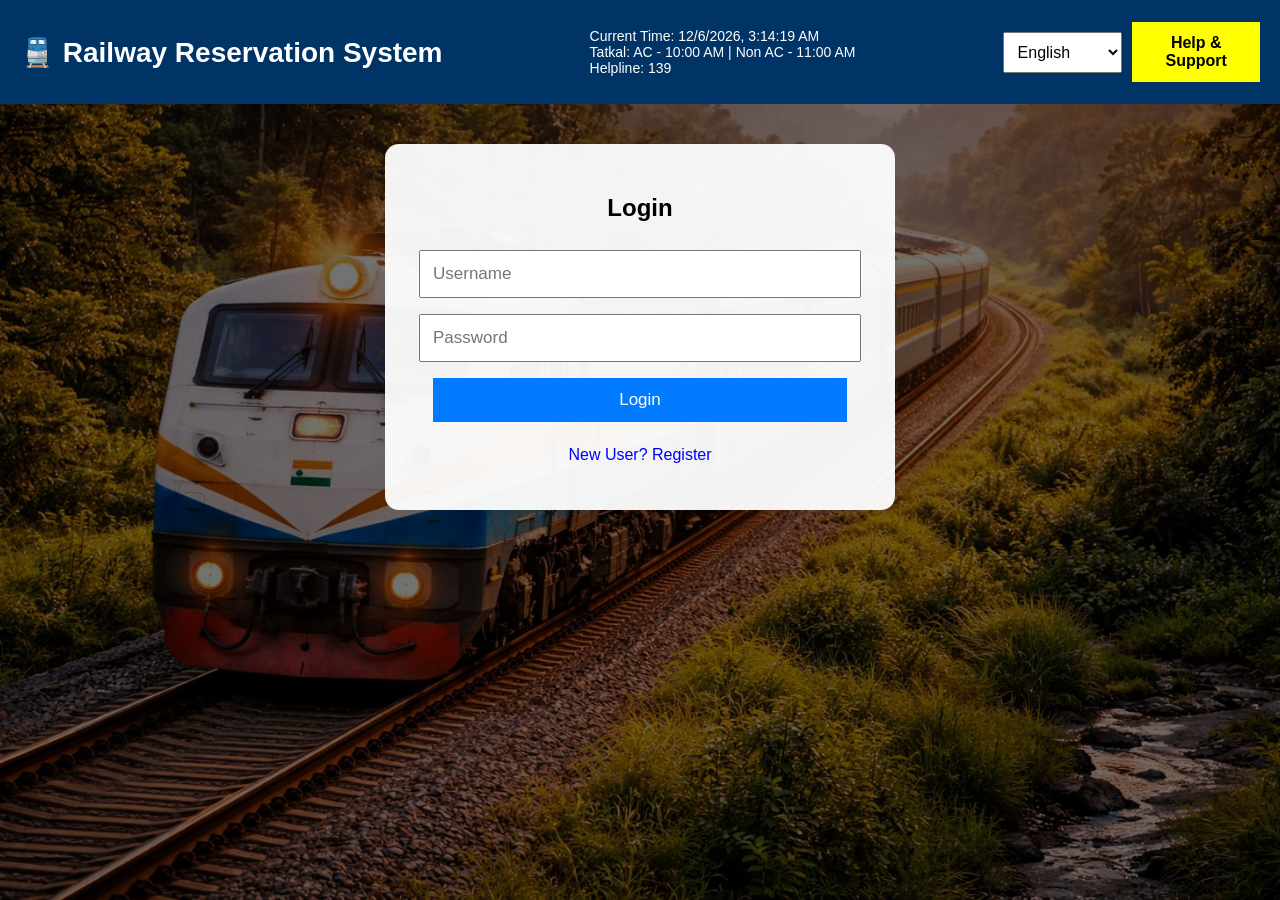
==== templates/index.html @ a696be08 "First version" ====
<!DOCTYPE html>
<html lang="en">

<head>
<meta charset="UTF-8">
<title>Railway Reservation System</title>

<style>

body{
    margin:0;
    font-family:Arial,sans-serif;
    background:
    linear-gradient(rgba(0,0,0,0.55),rgba(0,0,0,0.55)),
    url("/static/train1.jpg");
    background-size:cover;
    background-position:center;
    background-attachment:fixed;
}

header{
    background:#003366;
    color:white;
    padding:14px 20px;
}

.header-top{
    display:flex;
    justify-content:space-between;
    align-items:center;
    flex-wrap:wrap;
}

.header-left h1{
    margin:0;
    font-size:28px;
}

.header-info{
    font-size:14px;
}

.header-actions{
    display:flex;
    gap:10px;
    align-items:center;
}

.lang-select{
    padding:10px;
    font-size:16px;
}

.help-btn{
    background:yellow;
    color:black;
    border:none;
    padding:12px 18px;
    font-size:16px;
    font-weight:bold;
    cursor:pointer;
}

.container{
    background:rgba(255,255,255,0.95);
    width:450px;
    margin:40px auto;
    padding:30px;
    border-radius:14px;
    text-align:center;
}

.hidden{
    display:none;
}

input,select,textarea,button{
    width:92%;
    padding:12px;
    margin:8px 0;
    font-size:17px;
}

button{
    background:#007bff;
    color:white;
    border:none;
    cursor:pointer;
}

button:hover{
    background:#0056b3;
}

.backBtn{
    background:gray;
}

.cancelBtn{
    background:red;
}

table{
    width:100%;
    border-collapse:collapse;
    margin-top:10px;
}

th,td{
    border:1px solid black;
    padding:8px;
}

.link{
    color:blue;
    cursor:pointer;
}

#fareBox{
    font-size:20px;
    font-weight:bold;
    margin-top:10px;
    color:green;
}

</style>
</head>

<body>

<header>

<div class="header-top">

<div class="header-left">
<h1 id="mainTitle">🚆 Railway Reservation System</h1>
</div>

<div class="header-info">
<div id="time"></div>
<div>
Tatkal: AC - 10:00 AM | Non AC - 11:00 AM
</div>
<div>
Helpline: 139
</div>
</div>

<div class="header-actions">

<select class="lang-select" onchange="changeLanguage(this.value)">
<option value="en">English</option>
<option value="hi">हिंदी</option>
</select>

<button class="help-btn" onclick="openHelp()">
Help & Support
</button>

</div>

</div>

</header>

<!-- LOGIN -->

<div class="container" id="loginPage">

<h2 id="loginTitle">Login</h2>

<input type="text" id="loginUser" placeholder="Username">

<input type="password" id="loginPass" placeholder="Password">

<button onclick="login()" id="loginBtn">
Login
</button>

<p class="link" onclick="showRegister()">
New User? Register
</p>

</div>

<!-- REGISTER -->

<div class="container hidden" id="registerPage">

<h2>Register</h2>

<input type="text" id="regUser" placeholder="Username">

<input type="password" id="regPass" placeholder="Password">

<button onclick="registerUser()">
Register
</button>

<button class="backBtn" onclick="showLogin()">
Back
</button>

</div>

<!-- DASHBOARD -->

<div class="container hidden" id="dashboard">

<h2>Dashboard</h2>

<button onclick="showBooking()">
Book Ticket
</button>

<button onclick="showTickets()">
View Tickets
</button>

<button onclick="showPNR()">
Check PNR Status
</button>

<button onclick="showComplaint()">
Complaint Desk
</button>

<button onclick="logout()">
Logout
</button>

</div>

<!-- BOOKING -->

<div class="container hidden" id="bookingPage">

<h2>Book Ticket</h2>

<input type="text" id="train" placeholder="Train Name">

<input type="text" id="source" placeholder="Source">

<input type="text" id="destination" placeholder="Destination">

<select id="classType" onchange="calculateFare()">

<option value="">Select Class</option>

<option value="General">
General - ₹100
</option>

<option value="Sleeper">
Sleeper - ₹150
</option>

<option value="AC 3 Tier">
AC 3 Tier - ₹200
</option>

<option value="AC 2 Tier">
AC 2 Tier - ₹250
</option>

<option value="AC 1 Tier">
AC 1 Tier - ₹300
</option>

</select>

<input type="number"
id="people"
placeholder="Number of People"
min="1"
value="1"
oninput="calculateFare()">

<div id="fareBox">
Total Fare: ₹0
</div>

<button onclick="bookTicket()">
Book Ticket
</button>

<button class="backBtn" onclick="showDashboard()">
Back
</button>

</div>

<!-- TICKETS -->

<div class="container hidden" id="ticketPage">

<h2>My Tickets</h2>

<table>

<tr>
<th>PNR</th>
<th>Train</th>
<th>Fare</th>
<th>Status</th>
<th>Action</th>
</tr>

<tbody id="ticketData"></tbody>

</table>

<button class="backBtn" onclick="showDashboard()">
Back
</button>

</div>

<!-- PNR -->

<div class="container hidden" id="pnrPage">

<h2>PNR Status</h2>

<input type="text" id="pnrInput" placeholder="Enter PNR">

<button onclick="checkPNR()">
Check
</button>

<p id="pnrResult"></p>

<button class="backBtn" onclick="showDashboard()">
Back
</button>

</div>

<!-- COMPLAINT -->

<div class="container hidden" id="complaintPage">

<h2>Complaint Desk</h2>

<input type="text" id="issue" placeholder="Issue">

<textarea id="description"
placeholder="Describe your issue"></textarea>

<button onclick="submitComplaint()">
Submit
</button>

<p id="complaintMsg"></p>

<button class="backBtn" onclick="showDashboard()">
Back
</button>

</div>

<!-- HELP -->

<div class="container hidden" id="helpPage">

<h2>Help & Support</h2>

<textarea id="helpText"
placeholder="Enter your query"></textarea>

<button onclick="submitHelp()">
Submit
</button>

<p id="helpMsg"></p>

<button class="backBtn" onclick="goBack()">
Back
</button>

</div>

<script>

let currentUser=""
let previousPage="loginPage"

function el(id){
    return document.getElementById(id)
}

function hideAll(){
    document.querySelectorAll(".container").forEach(c=>{
        c.classList.add("hidden")
    })
}

function showPage(id){
    hideAll()
    el(id).classList.remove("hidden")
}

function showLogin(){
    showPage("loginPage")
}

function showRegister(){
    showPage("registerPage")
}

function showDashboard(){
    showPage("dashboard")
}

function showBooking(){
    showPage("bookingPage")
}

function showTickets(){
    showPage("ticketPage")
    loadTickets()
}

function showPNR(){
    showPage("pnrPage")
}

function showComplaint(){
    showPage("complaintPage")
}

function openHelp(){

    if(!el("dashboard").classList.contains("hidden")){
        previousPage="dashboard"
    }

    else if(!el("bookingPage").classList.contains("hidden")){
        previousPage="bookingPage"
    }

    else if(!el("ticketPage").classList.contains("hidden")){
        previousPage="ticketPage"
    }

    else{
        previousPage="loginPage"
    }

    showPage("helpPage")
}

function goBack(){
    showPage(previousPage)
}

/* REGISTER */

async function registerUser(){

    let res=await fetch("/register",{

        method:"POST",

        headers:{
            "Content-Type":"application/json"
        },

        body:JSON.stringify({
            username:el("regUser").value,
            password:el("regPass").value
        })

    })

    let data=await res.json()

    alert(data.message)

    if(data.success){
        showLogin()
    }
}

/* LOGIN */

async function login(){

    let res=await fetch("/login",{

        method:"POST",

        headers:{
            "Content-Type":"application/json"
        },

        body:JSON.stringify({
            username:el("loginUser").value,
            password:el("loginPass").value
        })

    })

    let data=await res.json()

    if(data.success){

        currentUser=el("loginUser").value

        showDashboard()

    }else{

        alert(data.message)
    }
}

/* FARE */

function calculateFare(){

    let type=el("classType").value

    let people=parseInt(el("people").value) || 1

    let fare=0

    if(type==="General"){
        fare=100
    }

    else if(type==="Sleeper"){
        fare=150
    }

    else if(type==="AC 3 Tier"){
        fare=200
    }

    else if(type==="AC 2 Tier"){
        fare=250
    }

    else if(type==="AC 1 Tier"){
        fare=300
    }

    let total=fare*people

    el("fareBox").innerHTML=
    "Total Fare: ₹"+total

    return total
}

/* BOOK */

async function bookTicket(){

    let totalFare=calculateFare()

    let res=await fetch("/book",{

        method:"POST",

        headers:{
            "Content-Type":"application/json"
        },

        body:JSON.stringify({

            username:currentUser,

            train:el("train").value,

            source:el("source").value,

            destination:el("destination").value,

            classType:el("classType").value,

            people:el("people").value,

            fare:totalFare

        })

    })

    let data=await res.json()

    alert(
        "Ticket Booked Successfully\n\nPNR: "
        +data.pnr+
        "\nFare: ₹"+
        totalFare
    )

    showDashboard()
}

/* VIEW TICKETS */

async function loadTickets(){

    let res=await fetch("/tickets/"+currentUser)

    let data=await res.json()

    let html=""

    data.forEach(t=>{

        html += `

        <tr>

        <td>${t.pnr}</td>

        <td>${t.train}</td>

        <td>₹${t.fare || 0}</td>

        <td>${t.status}</td>

        <td>

        <button class="cancelBtn"
        onclick="cancelTicket('${t.pnr}')">

        Cancel

        </button>

        </td>

        </tr>
        `
    })

    el("ticketData").innerHTML=html
}

/* CANCEL */

async function cancelTicket(pnr){

    await fetch("/cancel/"+pnr,{
        method:"POST"
    })

    alert("Ticket Cancelled")

    loadTickets()
}

/* PNR */

async function checkPNR(){

    let pnr=el("pnrInput").value

    let res=await fetch("/pnr/"+pnr)

    let data=await res.json()

    if(data.message){

        el("pnrResult").innerHTML=data.message

    }else{

        el("pnrResult").innerHTML=`

        Train: ${data.train}<br>

        From: ${data.source}<br>

        To: ${data.destination}<br>

        Class: ${data.classType}<br>

        People: ${data.people || 1}<br>

        Fare: ₹${data.fare || 0}<br>

        Status: ${data.status}

        `
    }
}

/* COMPLAINT */

async function submitComplaint(){

    let res=await fetch("/support",{

        method:"POST",

        headers:{
            "Content-Type":"application/json"
        },

        body:JSON.stringify({

            username:currentUser,

            message:
            el("issue").value+
            " - "+
            el("description").value

        })

    })

    let data=await res.json()

    el("complaintMsg").innerHTML=data.message
}

/* HELP */

function submitHelp(){

    el("helpMsg").innerHTML=
    "Query Submitted Successfully"
}

/* TIME */

setInterval(()=>{

    el("time").innerHTML=
    "Current Time: "+
    new Date().toLocaleString()

},1000)

/* LANGUAGE */

function changeLanguage(lang){

    if(lang==="es"){

        el("mainTitle").innerHTML=
        "🚆 Sistema Ferroviario"

        el("loginTitle").innerHTML=
        "Iniciar Sesión"

        el("loginBtn").innerHTML=
        "Entrar"
    }

    else{

        location.reload()
    }
}

/* LOGOUT */

function logout(){

    currentUser=""

    showLogin()
}

</script>

</body>
</html>
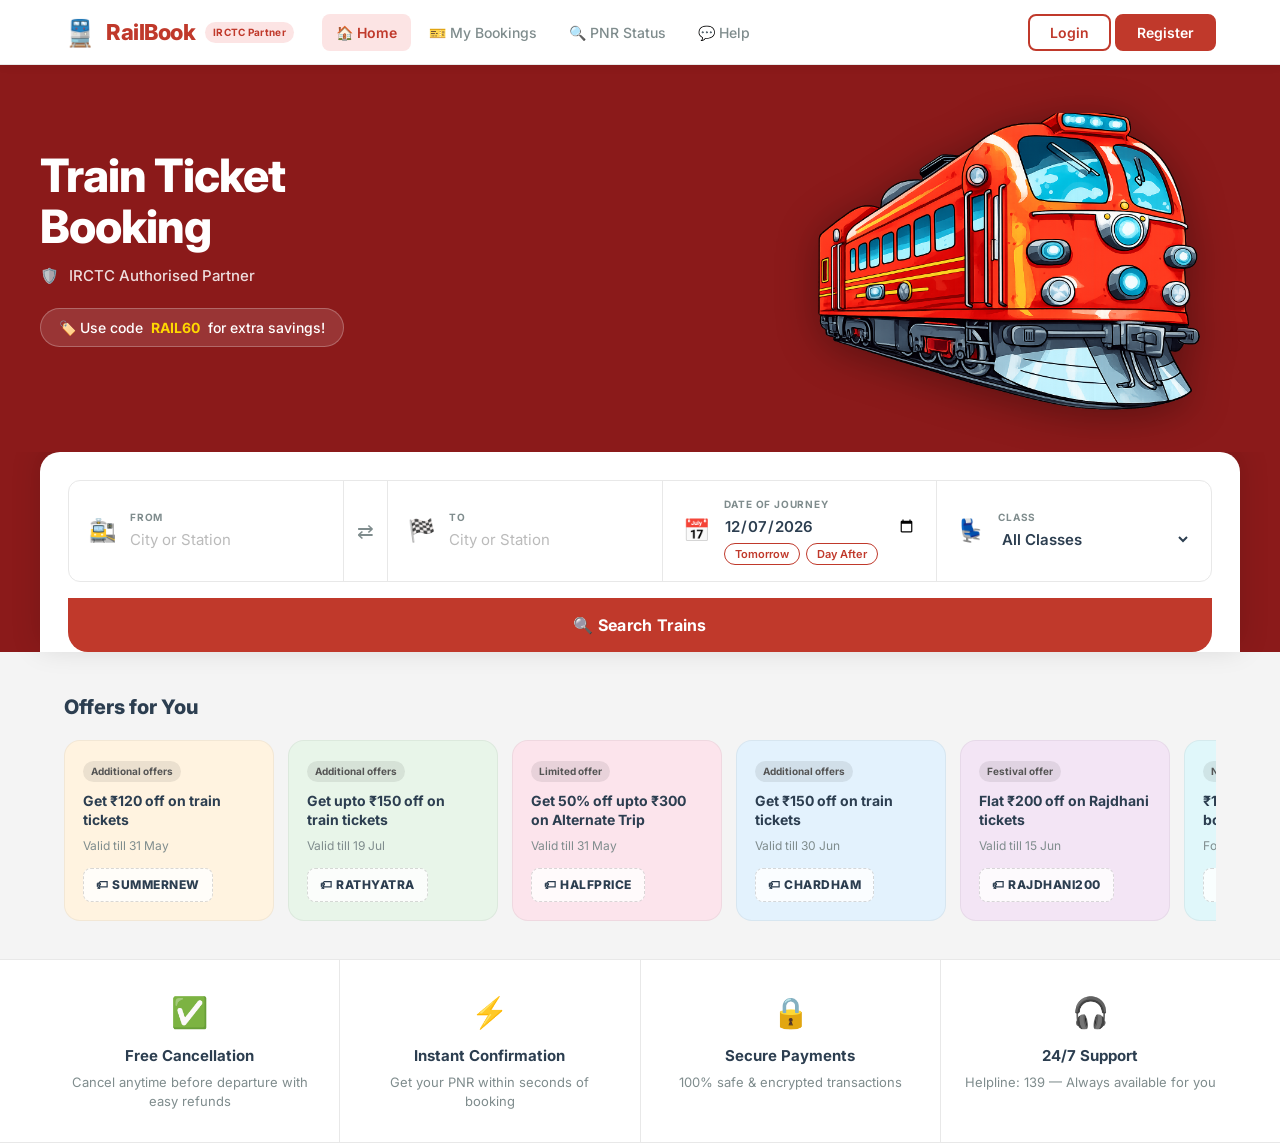
==== commit 3fe0040c: "ref: new design" ====
--- a/templates/index.html
+++ b/templates/index.html
@@ -1,775 +1,485 @@
-<!DOCTYPE html>
-<html lang="en">
-
-<head>
-<meta charset="UTF-8">
-<title>Railway Reservation System</title>
-
-<style>
-
-body{
-    margin:0;
-    font-family:Arial,sans-serif;
-    background:
-    linear-gradient(rgba(0,0,0,0.55),rgba(0,0,0,0.55)),
-    url("/static/train1.jpg");
-    background-size:cover;
-    background-position:center;
-    background-attachment:fixed;
-}
-
-header{
-    background:#003366;
-    color:white;
-    padding:14px 20px;
-}
-
-.header-top{
-    display:flex;
-    justify-content:space-between;
-    align-items:center;
-    flex-wrap:wrap;
-}
-
-.header-left h1{
-    margin:0;
-    font-size:28px;
-}
-
-.header-info{
-    font-size:14px;
-}
-
-.header-actions{
-    display:flex;
-    gap:10px;
-    align-items:center;
-}
-
-.lang-select{
-    padding:10px;
-    font-size:16px;
-}
-
-.help-btn{
-    background:yellow;
-    color:black;
-    border:none;
-    padding:12px 18px;
-    font-size:16px;
-    font-weight:bold;
-    cursor:pointer;
-}
-
-.container{
-    background:rgba(255,255,255,0.95);
-    width:450px;
-    margin:40px auto;
-    padding:30px;
-    border-radius:14px;
-    text-align:center;
-}
-
-.hidden{
-    display:none;
-}
-
-input,select,textarea,button{
-    width:92%;
-    padding:12px;
-    margin:8px 0;
-    font-size:17px;
-}
-
-button{
-    background:#007bff;
-    color:white;
-    border:none;
-    cursor:pointer;
-}
-
-button:hover{
-    background:#0056b3;
-}
-
-.backBtn{
-    background:gray;
-}
-
-.cancelBtn{
-    background:red;
-}
-
-table{
-    width:100%;
-    border-collapse:collapse;
-    margin-top:10px;
-}
-
-th,td{
-    border:1px solid black;
-    padding:8px;
-}
-
-.link{
-    color:blue;
-    cursor:pointer;
-}
-
-#fareBox{
-    font-size:20px;
-    font-weight:bold;
-    margin-top:10px;
-    color:green;
-}
-
-</style>
-</head>
-
-<body>
-
-<header>
-
-<div class="header-top">
-
-<div class="header-left">
-<h1 id="mainTitle">🚆 Railway Reservation System</h1>
-</div>
-
-<div class="header-info">
-<div id="time"></div>
-<div>
-Tatkal: AC - 10:00 AM | Non AC - 11:00 AM
-</div>
-<div>
-Helpline: 139
-</div>
-</div>
-
-<div class="header-actions">
-
-<select class="lang-select" onchange="changeLanguage(this.value)">
-<option value="en">English</option>
-<option value="hi">हिंदी</option>
-</select>
-
-<button class="help-btn" onclick="openHelp()">
-Help & Support
-</button>
-
-</div>
-
-</div>
-
-</header>
-
-<!-- LOGIN -->
-
-<div class="container" id="loginPage">
-
-<h2 id="loginTitle">Login</h2>
-
-<input type="text" id="loginUser" placeholder="Username">
-
-<input type="password" id="loginPass" placeholder="Password">
-
-<button onclick="login()" id="loginBtn">
-Login
-</button>
-
-<p class="link" onclick="showRegister()">
-New User? Register
-</p>
-
-</div>
-
-<!-- REGISTER -->
-
-<div class="container hidden" id="registerPage">
-
-<h2>Register</h2>
-
-<input type="text" id="regUser" placeholder="Username">
-
-<input type="password" id="regPass" placeholder="Password">
-
-<button onclick="registerUser()">
-Register
-</button>
-
-<button class="backBtn" onclick="showLogin()">
-Back
-</button>
-
-</div>
-
-<!-- DASHBOARD -->
-
-<div class="container hidden" id="dashboard">
-
-<h2>Dashboard</h2>
-
-<button onclick="showBooking()">
-Book Ticket
-</button>
-
-<button onclick="showTickets()">
-View Tickets
-</button>
-
-<button onclick="showPNR()">
-Check PNR Status
-</button>
-
-<button onclick="showComplaint()">
-Complaint Desk
-</button>
-
-<button onclick="logout()">
-Logout
-</button>
-
-</div>
-
-<!-- BOOKING -->
-
-<div class="container hidden" id="bookingPage">
-
-<h2>Book Ticket</h2>
-
-<input type="text" id="train" placeholder="Train Name">
-
-<input type="text" id="source" placeholder="Source">
-
-<input type="text" id="destination" placeholder="Destination">
-
-<select id="classType" onchange="calculateFare()">
-
-<option value="">Select Class</option>
-
-<option value="General">
-General - ₹100
-</option>
-
-<option value="Sleeper">
-Sleeper - ₹150
-</option>
-
-<option value="AC 3 Tier">
-AC 3 Tier - ₹200
-</option>
-
-<option value="AC 2 Tier">
-AC 2 Tier - ₹250
-</option>
-
-<option value="AC 1 Tier">
-AC 1 Tier - ₹300
-</option>
-
-</select>
-
-<input type="number"
-id="people"
-placeholder="Number of People"
-min="1"
-value="1"
-oninput="calculateFare()">
-
-<div id="fareBox">
-Total Fare: ₹0
-</div>
-
-<button onclick="bookTicket()">
-Book Ticket
-</button>
-
-<button class="backBtn" onclick="showDashboard()">
-Back
-</button>
-
-</div>
-
-<!-- TICKETS -->
-
-<div class="container hidden" id="ticketPage">
-
-<h2>My Tickets</h2>
-
-<table>
-
-<tr>
-<th>PNR</th>
-<th>Train</th>
-<th>Fare</th>
-<th>Status</th>
-<th>Action</th>
-</tr>
-
-<tbody id="ticketData"></tbody>
-
-</table>
-
-<button class="backBtn" onclick="showDashboard()">
-Back
-</button>
-
-</div>
-
-<!-- PNR -->
-
-<div class="container hidden" id="pnrPage">
-
-<h2>PNR Status</h2>
-
-<input type="text" id="pnrInput" placeholder="Enter PNR">
-
-<button onclick="checkPNR()">
-Check
-</button>
-
-<p id="pnrResult"></p>
-
-<button class="backBtn" onclick="showDashboard()">
-Back
-</button>
-
-</div>
-
-<!-- COMPLAINT -->
-
-<div class="container hidden" id="complaintPage">
-
-<h2>Complaint Desk</h2>
-
-<input type="text" id="issue" placeholder="Issue">
-
-<textarea id="description"
-placeholder="Describe your issue"></textarea>
-
-<button onclick="submitComplaint()">
-Submit
-</button>
-
-<p id="complaintMsg"></p>
-
-<button class="backBtn" onclick="showDashboard()">
-Back
-</button>
-
-</div>
-
-<!-- HELP -->
-
-<div class="container hidden" id="helpPage">
-
-<h2>Help & Support</h2>
-
-<textarea id="helpText"
-placeholder="Enter your query"></textarea>
-
-<button onclick="submitHelp()">
-Submit
-</button>
-
-<p id="helpMsg"></p>
-
-<button class="backBtn" onclick="goBack()">
-Back
-</button>
-
-</div>
-
-<script>
-
-let currentUser=""
-let previousPage="loginPage"
-
-function el(id){
-    return document.getElementById(id)
-}
-
-function hideAll(){
-    document.querySelectorAll(".container").forEach(c=>{
-        c.classList.add("hidden")
-    })
-}
-
-function showPage(id){
-    hideAll()
-    el(id).classList.remove("hidden")
-}
-
-function showLogin(){
-    showPage("loginPage")
-}
-
-function showRegister(){
-    showPage("registerPage")
-}
-
-function showDashboard(){
-    showPage("dashboard")
-}
-
-function showBooking(){
-    showPage("bookingPage")
-}
-
-function showTickets(){
-    showPage("ticketPage")
-    loadTickets()
-}
-
-function showPNR(){
-    showPage("pnrPage")
-}
-
-function showComplaint(){
-    showPage("complaintPage")
-}
-
-function openHelp(){
-
-    if(!el("dashboard").classList.contains("hidden")){
-        previousPage="dashboard"
-    }
-
-    else if(!el("bookingPage").classList.contains("hidden")){
-        previousPage="bookingPage"
-    }
-
-    else if(!el("ticketPage").classList.contains("hidden")){
-        previousPage="ticketPage"
-    }
-
-    else{
-        previousPage="loginPage"
-    }
-
-    showPage("helpPage")
-}
-
-function goBack(){
-    showPage(previousPage)
-}
-
-/* REGISTER */
-
-async function registerUser(){
-
-    let res=await fetch("/register",{
-
-        method:"POST",
-
-        headers:{
-            "Content-Type":"application/json"
-        },
-
-        body:JSON.stringify({
-            username:el("regUser").value,
-            password:el("regPass").value
-        })
-
-    })
-
-    let data=await res.json()
-
-    alert(data.message)
-
-    if(data.success){
-        showLogin()
-    }
-}
-
-/* LOGIN */
-
-async function login(){
-
-    let res=await fetch("/login",{
-
-        method:"POST",
-
-        headers:{
-            "Content-Type":"application/json"
-        },
-
-        body:JSON.stringify({
-            username:el("loginUser").value,
-            password:el("loginPass").value
-        })
-
-    })
-
-    let data=await res.json()
-
-    if(data.success){
-
-        currentUser=el("loginUser").value
-
-        showDashboard()
-
-    }else{
-
-        alert(data.message)
-    }
-}
-
-/* FARE */
-
-function calculateFare(){
-
-    let type=el("classType").value
-
-    let people=parseInt(el("people").value) || 1
-
-    let fare=0
-
-    if(type==="General"){
-        fare=100
-    }
-
-    else if(type==="Sleeper"){
-        fare=150
-    }
-
-    else if(type==="AC 3 Tier"){
-        fare=200
-    }
-
-    else if(type==="AC 2 Tier"){
-        fare=250
-    }
-
-    else if(type==="AC 1 Tier"){
-        fare=300
-    }
-
-    let total=fare*people
-
-    el("fareBox").innerHTML=
-    "Total Fare: ₹"+total
-
-    return total
-}
-
-/* BOOK */
-
-async function bookTicket(){
-
-    let totalFare=calculateFare()
-
-    let res=await fetch("/book",{
-
-        method:"POST",
-
-        headers:{
-            "Content-Type":"application/json"
-        },
-
-        body:JSON.stringify({
-
-            username:currentUser,
-
-            train:el("train").value,
-
-            source:el("source").value,
-
-            destination:el("destination").value,
-
-            classType:el("classType").value,
-
-            people:el("people").value,
-
-            fare:totalFare
-
-        })
-
-    })
-
-    let data=await res.json()
-
-    alert(
-        "Ticket Booked Successfully\n\nPNR: "
-        +data.pnr+
-        "\nFare: ₹"+
-        totalFare
-    )
-
-    showDashboard()
-}
-
-/* VIEW TICKETS */
-
-async function loadTickets(){
-
-    let res=await fetch("/tickets/"+currentUser)
-
-    let data=await res.json()
-
-    let html=""
-
-    data.forEach(t=>{
-
-        html += `
-
-        <tr>
-
-        <td>${t.pnr}</td>
-
-        <td>${t.train}</td>
-
-        <td>₹${t.fare || 0}</td>
-
-        <td>${t.status}</td>
-
-        <td>
-
-        <button class="cancelBtn"
-        onclick="cancelTicket('${t.pnr}')">
-
-        Cancel
-
-        </button>
-
-        </td>
-
-        </tr>
-        `
-    })
-
-    el("ticketData").innerHTML=html
-}
-
-/* CANCEL */
-
-async function cancelTicket(pnr){
-
-    await fetch("/cancel/"+pnr,{
-        method:"POST"
-    })
-
-    alert("Ticket Cancelled")
-
-    loadTickets()
-}
-
-/* PNR */
-
-async function checkPNR(){
-
-    let pnr=el("pnrInput").value
-
-    let res=await fetch("/pnr/"+pnr)
-
-    let data=await res.json()
-
-    if(data.message){
-
-        el("pnrResult").innerHTML=data.message
-
-    }else{
-
-        el("pnrResult").innerHTML=`
-
-        Train: ${data.train}<br>
-
-        From: ${data.source}<br>
-
-        To: ${data.destination}<br>
-
-        Class: ${data.classType}<br>
-
-        People: ${data.people || 1}<br>
-
-        Fare: ₹${data.fare || 0}<br>
-
-        Status: ${data.status}
-
-        `
-    }
-}
-
-/* COMPLAINT */
-
-async function submitComplaint(){
-
-    let res=await fetch("/support",{
-
-        method:"POST",
-
-        headers:{
-            "Content-Type":"application/json"
-        },
-
-        body:JSON.stringify({
-
-            username:currentUser,
-
-            message:
-            el("issue").value+
-            " - "+
-            el("description").value
-
-        })
-
-    })
-
-    let data=await res.json()
-
-    el("complaintMsg").innerHTML=data.message
-}
-
-/* HELP */
-
-function submitHelp(){
-
-    el("helpMsg").innerHTML=
-    "Query Submitted Successfully"
-}
-
-/* TIME */
-
-setInterval(()=>{
-
-    el("time").innerHTML=
-    "Current Time: "+
-    new Date().toLocaleString()
-
-},1000)
-
-/* LANGUAGE */
-
-function changeLanguage(lang){
-
-    if(lang==="es"){
-
-        el("mainTitle").innerHTML=
-        "🚆 Sistema Ferroviario"
-
-        el("loginTitle").innerHTML=
-        "Iniciar Sesión"
-
-        el("loginBtn").innerHTML=
-        "Entrar"
-    }
-
-    else{
-
-        location.reload()
-    }
-}
-
-/* LOGOUT */
-
-function logout(){
-
-    currentUser=""
-
-    showLogin()
-}
-
-</script>
-
-</body>
+<!DOCTYPE html>
+<html lang="en">
+
+<head>
+  <meta charset="UTF-8">
+  <meta name="viewport" content="width=device-width, initial-scale=1.0">
+  <title>RailBook — Train Ticket Booking | IRCTC Authorised Partner</title>
+  <meta name="description"
+    content="Book train tickets online instantly. Search trains, check PNR status, manage your bookings. IRCTC authorised partner — secure and fast.">
+  <link rel="preconnect" href="https://fonts.googleapis.com">
+  <link rel="preconnect" href="https://fonts.gstatic.com" crossorigin>
+  <link href="https://fonts.googleapis.com/css2?family=Inter:wght@400;500;600;700;800;900&display=swap"
+    rel="stylesheet">
+  <link rel="stylesheet" href="/static/style.css">
+</head>
+
+<body>
+
+  <!-- TOAST CONTAINER -->
+  <div id="toastContainer" class="toast-container"></div>
+
+  <!-- ===== NAVBAR ===== -->
+  <nav class="navbar">
+    <div class="nav-inner">
+      <div class="nav-brand" onclick="showHome()" id="brandLogo">
+        <span class="brand-icon">🚆</span>
+        <span class="brand-name">RailBook</span>
+        <span class="brand-badge">IRCTC Partner</span>
+      </div>
+
+      <div class="nav-links">
+        <a class="nav-link active" id="navHome" onclick="showHome()">🏠 Home</a>
+        <a class="nav-link" id="navTickets" onclick="showMyTickets()">🎫 My Bookings</a>
+        <a class="nav-link" id="navPNR" onclick="showPNRPage()">🔍 PNR Status</a>
+        <a class="nav-link" id="navSupport" onclick="showSupportPage()">💬 Help</a>
+      </div>
+
+      <div class="nav-auth">
+        <div id="navAuthBtns">
+          <button class="btn-nav-login" id="btnLogin" onclick="openLoginModal()">Login</button>
+          <button class="btn-nav-register" id="btnRegister" onclick="openRegisterModal()">Register</button>
+        </div>
+        <div class="user-menu hidden" id="userMenu">
+          <span class="user-greet" id="userGreet">Hi, User</span>
+          <button class="btn-logout" onclick="logout()">Logout</button>
+        </div>
+      </div>
+    </div>
+  </nav>
+
+
+  <!-- ======================================================
+     HOME PAGE
+====================================================== -->
+  <div id="homePage" class="page">
+
+    <!-- HERO SECTION -->
+    <div class="hero">
+      <div class="hero-inner">
+        <div class="hero-text">
+          <h1>Train Ticket<br>Booking</h1>
+          <div class="hero-badge">
+            <span>🛡️</span>
+            <span>IRCTC Authorised Partner</span>
+          </div>
+          <div class="promo-pill">
+            🏷️ Use code <strong>RAIL60</strong> for extra savings!
+          </div>
+        </div>
+        <div class="hero-train">
+          <img src="/static/train.png" alt="Indian Train" id="heroTrainImg" onerror="this.style.display='none'">
+        </div>
+      </div>
+    </div>
+
+    <!-- SEARCH CARD -->
+    <div class="search-card-wrap">
+      <div class="search-card">
+        <div class="search-fields">
+
+          <!-- FROM -->
+          <div class="search-field" id="sfFrom">
+            <span class="sf-icon">🚉</span>
+            <div class="sf-body">
+              <label>From</label>
+              <div class="station-picker">
+                <input type="text" id="searchFrom" placeholder="City or Station" autocomplete="off"
+                  onfocus="openStationDropdown('from')" oninput="filterStations('from')"
+                  onkeydown="stationKeyNav(event,'from')">
+                <div class="station-dropdown" id="fromDropdown"></div>
+              </div>
+            </div>
+          </div>
+
+          <!-- SWAP -->
+          <button class="swap-btn" onclick="swapStations()" title="Swap stations">⇄</button>
+
+          <!-- TO -->
+          <div class="search-field" id="sfTo">
+            <span class="sf-icon">🏁</span>
+            <div class="sf-body">
+              <label>To</label>
+              <div class="station-picker">
+                <input type="text" id="searchTo" placeholder="City or Station" autocomplete="off"
+                  onfocus="openStationDropdown('to')" oninput="filterStations('to')"
+                  onkeydown="stationKeyNav(event,'to')">
+                <div class="station-dropdown" id="toDropdown"></div>
+              </div>
+            </div>
+          </div>
+
+          <!-- DATE -->
+          <div class="search-field">
+            <span class="sf-icon">📅</span>
+            <div class="sf-body">
+              <label for="searchDate">Date of Journey</label>
+              <input type="date" id="searchDate">
+              <div class="quick-dates">
+                <button class="quick-btn" onclick="setQuickDate(1)">Tomorrow</button>
+                <button class="quick-btn" onclick="setQuickDate(2)">Day After</button>
+              </div>
+            </div>
+          </div>
+
+          <!-- CLASS -->
+          <div class="search-field">
+            <span class="sf-icon">💺</span>
+            <div class="sf-body">
+              <label for="searchClass">Class</label>
+              <select id="searchClass">
+                <option value="all">All Classes</option>
+                <option value="SL">Sleeper (SL)</option>
+                <option value="3A">AC 3 Tier (3A)</option>
+                <option value="2A">AC 2 Tier (2A)</option>
+                <option value="1A">AC 1 Tier (1A)</option>
+                <option value="CC">Chair Car (CC)</option>
+                <option value="EC">Executive Chair (EC)</option>
+              </select>
+            </div>
+          </div>
+
+        </div><!-- end search-fields -->
+
+        <button class="btn-search-trains" id="btnSearchTrains" onclick="searchTrains()">
+          🔍 Search Trains
+        </button>
+
+
+      </div>
+    </div>
+
+    <!-- OFFERS SECTION -->
+    <section class="offers-section">
+      <h2 class="section-title">Offers for You</h2>
+      <div class="offers-scroll">
+        <div class="offer-card" style="--clr:#fff3e0">
+          <span class="offer-tag">Additional offers</span>
+          <p>Get ₹120 off on train tickets</p>
+          <small>Valid till 31 May</small>
+          <div class="offer-code">🏷 SUMMERNEW</div>
+        </div>
+        <div class="offer-card" style="--clr:#e8f5e9">
+          <span class="offer-tag">Additional offers</span>
+          <p>Get upto ₹150 off on train tickets</p>
+          <small>Valid till 19 Jul</small>
+          <div class="offer-code">🏷 RATHYATRA</div>
+        </div>
+        <div class="offer-card" style="--clr:#fce4ec">
+          <span class="offer-tag">Limited offer</span>
+          <p>Get 50% off upto ₹300 on Alternate Trip</p>
+          <small>Valid till 31 May</small>
+          <div class="offer-code">🏷 HALFPRICE</div>
+        </div>
+        <div class="offer-card" style="--clr:#e3f2fd">
+          <span class="offer-tag">Additional offers</span>
+          <p>Get ₹150 off on train tickets</p>
+          <small>Valid till 30 Jun</small>
+          <div class="offer-code">🏷 CHARDHAM</div>
+        </div>
+        <div class="offer-card" style="--clr:#f3e5f5">
+          <span class="offer-tag">Festival offer</span>
+          <p>Flat ₹200 off on Rajdhani tickets</p>
+          <small>Valid till 15 Jun</small>
+          <div class="offer-code">🏷 RAJDHANI200</div>
+        </div>
+        <div class="offer-card" style="--clr:#e0f7fa">
+          <span class="offer-tag">New user offer</span>
+          <p>₹100 off on your first booking</p>
+          <small>For new users only</small>
+          <div class="offer-code">🏷 FIRST100</div>
+        </div>
+      </div>
+    </section>
+
+    <!-- FEATURES / WHY US -->
+    <section class="features-section">
+      <div class="features-inner">
+        <div class="feature-card">
+          <div class="feature-icon">✅</div>
+          <h3>Free Cancellation</h3>
+          <p>Cancel anytime before departure with easy refunds</p>
+        </div>
+        <div class="feature-card">
+          <div class="feature-icon">⚡</div>
+          <h3>Instant Confirmation</h3>
+          <p>Get your PNR within seconds of booking</p>
+        </div>
+        <div class="feature-card">
+          <div class="feature-icon">🔒</div>
+          <h3>Secure Payments</h3>
+          <p>100% safe &amp; encrypted transactions</p>
+        </div>
+        <div class="feature-card">
+          <div class="feature-icon">🎧</div>
+          <h3>24/7 Support</h3>
+          <p>Helpline: 139 — Always available for you</p>
+        </div>
+      </div>
+    </section>
+
+  </div><!-- end homePage -->
+
+
+  <!-- ======================================================
+     SEARCH RESULTS PAGE
+====================================================== -->
+  <div id="searchPage" class="page hidden">
+    <div class="page-container">
+
+      <div class="results-header">
+        <div class="route-summary">
+          <span id="resultFrom">—</span>
+          <span class="route-arrow">→</span>
+          <span id="resultTo">—</span>
+          <span class="route-date" id="resultDate"></span>
+        </div>
+        <button class="btn-modify" onclick="showHome()">✏️ Modify Search</button>
+      </div>
+
+      <div id="trainResults" class="train-list"></div>
+
+    </div>
+  </div>
+
+
+  <!-- ======================================================
+     BOOKING PAGE
+====================================================== -->
+  <div id="bookingPage" class="page hidden">
+    <div class="page-container">
+      <h2 class="page-title">Complete Your Booking</h2>
+
+      <div class="booking-layout">
+
+        <!-- LEFT: Form -->
+        <div class="booking-form-wrap">
+
+          <!-- Train Info Banner -->
+          <div class="booking-train-banner" id="bookingTrainBanner"></div>
+
+          <!-- Passenger Details -->
+          <div class="form-section">
+            <h3>👤 Passenger Details</h3>
+
+            <div class="form-group">
+              <label>Full Name</label>
+              <input type="text" id="passengerName" placeholder="As on govt ID">
+            </div>
+
+            <div class="form-row">
+              <div class="form-group">
+                <label>Age</label>
+                <input type="number" id="passengerAge" placeholder="Age" min="1" max="120">
+              </div>
+              <div class="form-group">
+                <label>Gender</label>
+                <select id="passengerGender">
+                  <option value="Male">Male</option>
+                  <option value="Female">Female</option>
+                  <option value="Other">Other</option>
+                </select>
+              </div>
+            </div>
+          </div>
+
+          <!-- Journey Details -->
+          <div class="form-section">
+            <h3>🚉 Journey Details</h3>
+
+            <div class="form-group">
+              <label>Travel Class</label>
+              <div class="class-selector" id="classSelector"></div>
+            </div>
+
+            <div class="form-group">
+              <label>Number of Passengers</label>
+              <div class="count-control">
+                <button class="count-btn" onclick="changeCount(-1)">−</button>
+                <span class="count-num" id="passengerCount">1</span>
+                <button class="count-btn" onclick="changeCount(1)">+</button>
+              </div>
+            </div>
+
+            <div class="form-group">
+              <label>Date of Journey</label>
+              <input type="date" id="bookingDate" readonly>
+            </div>
+          </div>
+
+          <button class="btn-book-confirm" onclick="confirmBooking()">
+            🎫 Confirm &amp; Book
+          </button>
+          <button class="btn-back-link" onclick="showSearchPage()">← Back to Results</button>
+
+        </div><!-- end booking-form-wrap -->
+
+        <!-- RIGHT: Fare Summary -->
+        <div class="fare-summary">
+          <h3>💰 Fare Summary</h3>
+          <div class="fare-row">
+            <span>Base Fare</span>
+            <span id="fareSummaryBase">₹0</span>
+          </div>
+          <div class="fare-row">
+            <span>Passengers</span>
+            <span id="fareSummaryPax">× 1</span>
+          </div>
+          <div class="fare-row">
+            <span>Reservation Charge</span>
+            <span>₹40</span>
+          </div>
+          <div class="fare-row total">
+            <span>Total</span>
+            <span id="fareSummaryTotal">₹40</span>
+          </div>
+          <div class="fare-note">
+            ✅ Free cancellation up to 48 hrs before departure
+          </div>
+        </div>
+
+      </div><!-- end booking-layout -->
+    </div>
+  </div>
+
+
+  <!-- ======================================================
+     MY TICKETS PAGE
+====================================================== -->
+  <div id="myTicketsPage" class="page hidden">
+    <div class="page-container">
+      <h2 class="page-title">🎫 My Bookings</h2>
+      <div id="ticketsList" class="tickets-list"></div>
+    </div>
+  </div>
+
+
+  <!-- ======================================================
+     PNR STATUS PAGE
+====================================================== -->
+  <div id="pnrPage" class="page hidden">
+    <div class="page-container narrow">
+      <h2 class="page-title">🔍 PNR Status</h2>
+      <div class="pnr-card">
+        <div class="form-group">
+          <label>Enter PNR Number</label>
+          <input type="text" id="pnrInput" placeholder="e.g. PNR123456" maxlength="12">
+        </div>
+        <button class="btn-primary" onclick="checkPNR()">🔍 Check Status</button>
+        <div id="pnrResult" class="pnr-result hidden"></div>
+      </div>
+    </div>
+  </div>
+
+
+  <!-- ======================================================
+     SUPPORT PAGE
+====================================================== -->
+  <div id="supportPage" class="page hidden">
+    <div class="page-container narrow">
+      <h2 class="page-title">💬 Help &amp; Support</h2>
+      <div class="support-card">
+        <div class="form-group">
+          <label>Issue Type</label>
+          <select id="issueType">
+            <option>Booking Issue</option>
+            <option>Cancellation Issue</option>
+            <option>Refund Issue</option>
+            <option>PNR Not Found</option>
+            <option>Technical Issue</option>
+            <option>Other</option>
+          </select>
+        </div>
+        <div class="form-group">
+          <label>Describe Your Issue</label>
+          <textarea id="issueDesc" rows="5" placeholder="Tell us what happened and we'll help you..."></textarea>
+        </div>
+        <button class="btn-primary" onclick="submitSupport()">📨 Submit Request</button>
+
+        <div class="helpline-box">
+          <span class="helpline-icon">📞</span>
+          <div>
+            <strong>Railway Helpline</strong>
+            <p>Call 139 — Available 24 hours, 7 days a week</p>
+          </div>
+        </div>
+      </div>
+    </div>
+  </div>
+
+
+  <!-- ======================================================
+     MODALS
+====================================================== -->
+
+  <!-- LOGIN MODAL -->
+  <div id="loginModal" class="modal-overlay hidden" onclick="closeModalOnOverlay(event,'loginModal')">
+    <div class="modal-box">
+      <button class="modal-close" onclick="closeModal('loginModal')">✕</button>
+      <div class="modal-logo">🚆 RailBook</div>
+      <h2>Welcome Back!</h2>
+      <p class="modal-sub">Login to book tickets and manage your trips</p>
+
+      <div class="form-group">
+        <label>Username</label>
+        <input type="text" id="loginUser" placeholder="Enter your username">
+      </div>
+      <div class="form-group">
+        <label>Password</label>
+        <input type="password" id="loginPass" placeholder="Enter your password">
+      </div>
+
+      <button class="btn-primary" onclick="login()">🔓 Login</button>
+      <p class="modal-switch">New user? <a onclick="switchToRegister()">Create Account →</a></p>
+    </div>
+  </div>
+
+  <!-- REGISTER MODAL -->
+  <div id="registerModal" class="modal-overlay hidden" onclick="closeModalOnOverlay(event,'registerModal')">
+    <div class="modal-box">
+      <button class="modal-close" onclick="closeModal('registerModal')">✕</button>
+      <div class="modal-logo">🚆 RailBook</div>
+      <h2>Create Account</h2>
+      <p class="modal-sub">Join millions of happy travellers</p>
+
+      <div class="form-group">
+        <label>Username</label>
+        <input type="text" id="regUser" placeholder="Choose a username">
+      </div>
+      <div class="form-group">
+        <label>Password</label>
+        <input type="password" id="regPass" placeholder="Create a strong password">
+      </div>
+
+      <button class="btn-primary" onclick="registerUser()">🚀 Create Account</button>
+      <p class="modal-switch">Already have an account? <a onclick="switchToLogin()">Login →</a></p>
+    </div>
+  </div>
+
+  <!-- BOOKING CONFIRMATION MODAL -->
+  <div id="confirmModal" class="modal-overlay hidden">
+    <div class="modal-box confirm-box">
+      <div class="confirm-anim">🎉</div>
+      <h2>Booking Confirmed!</h2>
+      <p>Your ticket has been successfully booked</p>
+
+      <div class="confirm-pnr-box">
+        <label>Your PNR Number</label>
+        <div class="pnr-val" id="confirmPNRVal">—</div>
+      </div>
+
+      <div class="confirm-details" id="confirmDetails"></div>
+
+      <button class="btn-primary" onclick="closeModal('confirmModal'); showMyTickets()">
+        📋 View My Bookings
+      </button>
+      <button class="btn-secondary" onclick="closeModal('confirmModal'); showHome()">
+        🏠 Back to Home
+      </button>
+    </div>
+  </div>
+
+  <script src="/static/script.js"></script>
+</body>
+
 </html>
--- a/static/style.css
+++ b/static/style.css
@@ -0,0 +1,1342 @@
+/* ===== RESET & BASE ===== */
+*, *::before, *::after { box-sizing: border-box; margin: 0; padding: 0; }
+
+:root {
+  --red: #c0392b;
+  --red-dark: #8e1c12;
+  --red-light: #fce4e4;
+  --text: #2c3e50;
+  --text-muted: #7f8c8d;
+  --border: #e8e8e8;
+  --bg: #f4f4f4;
+  --white: #ffffff;
+  --shadow-sm: 0 2px 8px rgba(0,0,0,0.07);
+  --shadow-md: 0 4px 16px rgba(0,0,0,0.10);
+  --shadow-lg: 0 8px 32px rgba(0,0,0,0.13);
+  --radius: 12px;
+  --radius-lg: 18px;
+  --green: #27ae60;
+  --yellow: #f39c12;
+  --hero-bg: #8B1A1A;
+}
+
+body {
+  font-family: 'Inter', 'Segoe UI', sans-serif;
+  background: var(--bg);
+  color: var(--text);
+  font-size: 15px;
+  line-height: 1.5;
+}
+
+/* ===== NAVBAR ===== */
+.navbar {
+  background: var(--white);
+  border-bottom: 1px solid var(--border);
+  position: sticky;
+  top: 0;
+  z-index: 200;
+  box-shadow: var(--shadow-sm);
+}
+
+.nav-inner {
+  max-width: 1200px;
+  margin: 0 auto;
+  padding: 0 24px;
+  height: 64px;
+  display: flex;
+  align-items: center;
+  gap: 8px;
+}
+
+.nav-brand {
+  display: flex;
+  align-items: center;
+  gap: 10px;
+  text-decoration: none;
+  cursor: pointer;
+  flex-shrink: 0;
+}
+
+.brand-icon { font-size: 26px; }
+
+.brand-name {
+  font-size: 22px;
+  font-weight: 800;
+  color: var(--red);
+  letter-spacing: -0.5px;
+}
+
+.brand-badge {
+  font-size: 10px;
+  background: var(--red-light);
+  color: var(--red);
+  padding: 3px 8px;
+  border-radius: 20px;
+  font-weight: 700;
+  letter-spacing: 0.3px;
+}
+
+.nav-links {
+  display: flex;
+  gap: 4px;
+  flex: 1;
+  margin-left: 20px;
+}
+
+.nav-link {
+  padding: 8px 14px;
+  cursor: pointer;
+  border-radius: 8px;
+  font-size: 14px;
+  font-weight: 500;
+  color: var(--text-muted);
+  text-decoration: none;
+  transition: all 0.15s ease;
+  white-space: nowrap;
+}
+
+.nav-link:hover { color: var(--red); background: var(--red-light); }
+.nav-link.active { color: var(--red); background: var(--red-light); font-weight: 600; }
+
+.nav-auth {
+  display: flex;
+  align-items: center;
+  gap: 10px;
+  margin-left: auto;
+  flex-shrink: 0;
+}
+
+.btn-nav-login {
+  padding: 8px 20px;
+  border: 2px solid var(--red);
+  background: none;
+  color: var(--red);
+  border-radius: 8px;
+  font-weight: 600;
+  cursor: pointer;
+  font-size: 14px;
+  transition: all 0.15s;
+  font-family: inherit;
+}
+.btn-nav-login:hover { background: var(--red); color: #fff; }
+
+.btn-nav-register {
+  padding: 8px 20px;
+  background: var(--red);
+  color: #fff;
+  border: 2px solid var(--red);
+  border-radius: 8px;
+  font-weight: 600;
+  cursor: pointer;
+  font-size: 14px;
+  transition: all 0.15s;
+  font-family: inherit;
+}
+.btn-nav-register:hover { background: var(--red-dark); border-color: var(--red-dark); }
+
+.user-menu { display: flex; align-items: center; gap: 12px; }
+.user-greet {
+  font-size: 14px;
+  font-weight: 600;
+  color: var(--text);
+}
+.btn-logout {
+  padding: 7px 16px;
+  background: none;
+  border: 1.5px solid var(--border);
+  border-radius: 8px;
+  cursor: pointer;
+  font-size: 13px;
+  font-weight: 500;
+  color: var(--text-muted);
+  transition: all 0.15s;
+  font-family: inherit;
+}
+.btn-logout:hover { border-color: var(--red); color: var(--red); }
+
+/* ===== PAGE SYSTEM ===== */
+.page { display: block; }
+.page.hidden { display: none; }
+
+/* ===== HOME PAGE ===== */
+
+/* HERO */
+.hero {
+  background: var(--hero-bg);
+  padding: 48px 24px 0;
+  overflow: visible;
+  position: relative;
+}
+
+.hero-inner {
+  max-width: 1200px;
+  margin: 0 auto;
+  display: flex;
+  align-items: center;
+  justify-content: space-between;
+  gap: 24px;
+  padding-bottom: 32px;
+}
+
+.hero-text { padding-bottom: 36px; max-width: 520px; }
+
+.hero-text h1 {
+  font-size: 46px;
+  font-weight: 800;
+  color: #fff;
+  line-height: 1.1;
+  letter-spacing: -1px;
+}
+
+.hero-badge {
+  display: flex;
+  align-items: center;
+  gap: 10px;
+  color: rgba(255,255,255,0.85);
+  font-size: 15px;
+  font-weight: 500;
+  margin-top: 14px;
+}
+
+.promo-pill {
+  display: inline-flex;
+  align-items: center;
+  gap: 8px;
+  margin-top: 20px;
+  background: rgba(255,255,255,0.12);
+  color: #fff;
+  padding: 8px 18px;
+  border-radius: 30px;
+  font-size: 14px;
+  font-weight: 500;
+  border: 1px solid rgba(255,255,255,0.25);
+}
+
+.promo-pill strong { color: #FFD700; }
+
+.hero-train {
+  width: 460px;
+  flex-shrink: 0;
+  position: relative;
+  z-index: 2;
+}
+
+.hero-train img {
+  width: 100%;
+  height: auto;
+  display: block;
+  /* multiply blends white canvas areas into the dark red bg */
+  mix-blend-mode: multiply;
+  filter: drop-shadow(0 6px 20px rgba(0,0,0,0.35));
+}
+
+/* SEARCH CARD */
+.search-card-wrap {
+  background: var(--hero-bg);
+  padding: 0 24px;
+}
+
+.search-card {
+  background: var(--white);
+  max-width: 1200px;
+  margin: 0 auto;
+  border-radius: 20px 20px 0 0;
+  padding: 28px 28px 0;
+  box-shadow: 0 -6px 30px rgba(0,0,0,0.15);
+}
+
+.search-fields {
+  display: flex;
+  align-items: stretch;
+  border: 1.5px solid var(--border);
+  border-radius: 12px;
+  /* No overflow:hidden — allows custom station dropdown to render outside */
+  margin-bottom: 16px;
+  background: var(--white);
+  position: relative;
+}
+
+/* Round outer corners on first/last child to match container radius */
+.search-field:first-child { border-radius: 10px 0 0 10px; }
+.search-field:last-child  { border-radius: 0 10px 10px 0; }
+
+.search-field {
+  flex: 1;
+  display: flex;
+  align-items: center;
+  gap: 14px;
+  padding: 16px 20px;
+  border-right: 1px solid var(--border);
+  transition: background 0.15s;
+  min-width: 0;
+}
+
+.search-field:last-child { border-right: none; }
+.search-field:focus-within { background: #fff8f8; }
+
+.sf-icon { font-size: 22px; flex-shrink: 0; }
+
+.sf-body { flex: 1; min-width: 0; }
+
+.sf-body label {
+  display: block;
+  font-size: 10px;
+  font-weight: 700;
+  color: var(--text-muted);
+  text-transform: uppercase;
+  letter-spacing: 0.8px;
+  margin-bottom: 4px;
+}
+
+.sf-body input,
+.sf-body select {
+  width: 100%;
+  border: none;
+  outline: none;
+  font-size: 15px;
+  font-weight: 600;
+  color: var(--text);
+  background: none;
+  font-family: inherit;
+  padding: 0;
+}
+
+.sf-body input::placeholder { color: #bbb; font-weight: 400; }
+
+.quick-dates { display: flex; gap: 6px; margin-top: 5px; }
+.quick-btn {
+  padding: 3px 10px;
+  font-size: 11px;
+  font-weight: 600;
+  border-radius: 20px;
+  border: 1.5px solid var(--red);
+  color: var(--red);
+  background: none;
+  cursor: pointer;
+  transition: all 0.15s;
+  font-family: inherit;
+}
+.quick-btn:hover { background: var(--red); color: #fff; }
+
+.swap-btn {
+  flex-shrink: 0;
+  width: 44px;
+  background: none;
+  border: none;
+  border-right: 1px solid var(--border);
+  cursor: pointer;
+  font-size: 20px;
+  color: var(--text-muted);
+  display: flex;
+  align-items: center;
+  justify-content: center;
+  transition: color 0.15s;
+  padding: 0;
+}
+.swap-btn:hover { color: var(--red); }
+
+.btn-search-trains {
+  width: 100%;
+  padding: 17px;
+  background: var(--red);
+  color: #fff;
+  border: none;
+  border-radius: 0 0 20px 20px;
+  font-size: 16px;
+  font-weight: 700;
+  cursor: pointer;
+  transition: background 0.15s;
+  letter-spacing: 0.3px;
+  font-family: inherit;
+  display: flex;
+  align-items: center;
+  justify-content: center;
+  gap: 8px;
+}
+.btn-search-trains:hover { background: var(--red-dark); }
+
+/* OFFERS */
+.offers-section {
+  max-width: 1200px;
+  margin: 0 auto;
+  padding: 40px 24px 32px;
+}
+
+.section-title {
+  font-size: 20px;
+  font-weight: 800;
+  margin-bottom: 18px;
+  color: var(--text);
+}
+
+.offers-scroll {
+  display: flex;
+  gap: 14px;
+  overflow-x: auto;
+  padding-bottom: 6px;
+  scrollbar-width: thin;
+  scrollbar-color: #ddd transparent;
+}
+
+.offer-card {
+  flex-shrink: 0;
+  width: 210px;
+  background: var(--clr, #fff8e1);
+  border-radius: 16px;
+  padding: 18px;
+  border: 1px solid rgba(0,0,0,0.05);
+  cursor: pointer;
+  transition: transform 0.15s, box-shadow 0.15s;
+}
+.offer-card:hover { transform: translateY(-3px); box-shadow: var(--shadow-md); }
+
+.offer-tag {
+  font-size: 10px;
+  background: rgba(0,0,0,0.08);
+  padding: 3px 8px;
+  border-radius: 20px;
+  font-weight: 700;
+  color: #555;
+  display: inline-block;
+}
+
+.offer-card p {
+  font-size: 14px;
+  font-weight: 700;
+  margin: 10px 0 4px;
+  line-height: 1.35;
+  color: var(--text);
+}
+
+.offer-card small { font-size: 12px; color: var(--text-muted); }
+
+.offer-code {
+  margin-top: 12px;
+  padding: 7px 12px;
+  background: rgba(255,255,255,0.8);
+  border-radius: 8px;
+  font-size: 12px;
+  font-weight: 800;
+  color: var(--text);
+  border: 1.5px dashed rgba(0,0,0,0.15);
+  display: inline-block;
+  letter-spacing: 0.5px;
+}
+
+/* FEATURES */
+.features-section {
+  background: var(--white);
+  border-top: 1px solid var(--border);
+  border-bottom: 1px solid var(--border);
+}
+
+.features-inner {
+  max-width: 1200px;
+  margin: 0 auto;
+  display: flex;
+}
+
+.feature-card {
+  flex: 1;
+  padding: 30px 24px;
+  text-align: center;
+  border-right: 1px solid var(--border);
+  transition: background 0.15s;
+}
+.feature-card:last-child { border-right: none; }
+.feature-card:hover { background: #fafafa; }
+
+.feature-icon { font-size: 30px; margin-bottom: 10px; }
+.feature-card h3 { font-size: 15px; font-weight: 700; margin-bottom: 5px; }
+.feature-card p { font-size: 13px; color: var(--text-muted); }
+
+/* ===== PAGE CONTAINER ===== */
+.page-container {
+  max-width: 1100px;
+  margin: 0 auto;
+  padding: 32px 24px;
+}
+
+.page-container.narrow { max-width: 640px; }
+
+.page-title {
+  font-size: 26px;
+  font-weight: 800;
+  margin-bottom: 24px;
+  color: var(--text);
+}
+
+/* ===== SEARCH RESULTS ===== */
+.results-header {
+  display: flex;
+  align-items: center;
+  justify-content: space-between;
+  background: var(--white);
+  padding: 16px 22px;
+  border-radius: var(--radius);
+  margin-bottom: 20px;
+  border: 1px solid var(--border);
+  box-shadow: var(--shadow-sm);
+}
+
+.route-summary {
+  display: flex;
+  align-items: center;
+  gap: 12px;
+  font-size: 18px;
+  font-weight: 800;
+}
+
+.route-arrow { color: var(--red); font-size: 20px; }
+.route-date { font-size: 13px; font-weight: 400; color: var(--text-muted); }
+
+.btn-modify {
+  padding: 8px 20px;
+  border: 2px solid var(--red);
+  color: var(--red);
+  background: none;
+  border-radius: 8px;
+  font-weight: 600;
+  cursor: pointer;
+  font-size: 14px;
+  transition: all 0.15s;
+  font-family: inherit;
+}
+.btn-modify:hover { background: var(--red); color: #fff; }
+
+.train-list { display: flex; flex-direction: column; gap: 14px; }
+
+.train-card {
+  background: var(--white);
+  border-radius: var(--radius-lg);
+  border: 1px solid var(--border);
+  box-shadow: var(--shadow-sm);
+  overflow: hidden;
+  transition: box-shadow 0.2s, transform 0.15s;
+}
+.train-card:hover { box-shadow: var(--shadow-lg); transform: translateY(-2px); }
+
+.train-card-top {
+  padding: 20px 24px 16px;
+  display: flex;
+  align-items: center;
+  justify-content: space-between;
+  gap: 24px;
+}
+
+.train-identity { flex-shrink: 0; }
+.train-name { font-size: 16px; font-weight: 700; color: var(--text); }
+.train-meta { font-size: 12px; color: var(--text-muted); margin-top: 2px; }
+.train-runs { font-size: 11px; color: var(--text-muted); margin-top: 2px; }
+
+.train-timing {
+  display: flex;
+  align-items: center;
+  gap: 20px;
+  flex: 1;
+  justify-content: center;
+}
+
+.timing-dep, .timing-arr { text-align: center; }
+
+.timing-time { font-size: 26px; font-weight: 800; color: var(--text); line-height: 1; }
+.timing-station { font-size: 12px; color: var(--text-muted); margin-top: 3px; font-weight: 500; }
+
+.timing-mid {
+  display: flex;
+  flex-direction: column;
+  align-items: center;
+  gap: 4px;
+  flex: 1;
+  max-width: 140px;
+}
+
+.timing-line {
+  width: 100%;
+  height: 2px;
+  background: var(--border);
+  border-radius: 2px;
+  position: relative;
+}
+
+.timing-line::after {
+  content: '';
+  position: absolute;
+  right: -1px;
+  top: -4px;
+  width: 0;
+  height: 0;
+  border-top: 5px solid transparent;
+  border-bottom: 5px solid transparent;
+  border-left: 8px solid var(--red);
+}
+
+.timing-dur { font-size: 12px; color: var(--text-muted); font-weight: 500; }
+
+.train-card-classes {
+  padding: 0 24px 16px;
+  display: flex;
+  gap: 8px;
+  flex-wrap: wrap;
+}
+
+.class-chip {
+  padding: 6px 14px;
+  border-radius: 8px;
+  font-size: 13px;
+  font-weight: 600;
+  border: 1.5px solid var(--border);
+  cursor: pointer;
+  transition: all 0.15s;
+  background: #fafafa;
+  display: flex;
+  flex-direction: column;
+  align-items: center;
+  gap: 2px;
+}
+
+.class-chip-name { font-size: 12px; font-weight: 700; }
+.class-chip-avl { font-size: 10px; font-weight: 500; }
+
+.class-chip.avl { border-color: var(--green); color: var(--green); background: #eafaf1; }
+.class-chip.rac { border-color: var(--yellow); color: var(--yellow); background: #fef9e7; }
+.class-chip.wl  { border-color: var(--red);   color: var(--red);   background: var(--red-light); }
+.class-chip.selected { background: var(--red); color: #fff; border-color: var(--red); }
+
+.class-chip:hover { transform: translateY(-1px); box-shadow: var(--shadow-sm); }
+
+.train-card-bottom {
+  display: flex;
+  align-items: center;
+  justify-content: space-between;
+  padding: 14px 24px;
+  border-top: 1px solid var(--border);
+  background: #fafafa;
+}
+
+.train-fare-hint { font-size: 13px; color: var(--text-muted); }
+.train-fare-hint strong { font-size: 18px; font-weight: 800; color: var(--text); }
+
+.btn-book-now {
+  padding: 10px 28px;
+  background: var(--red);
+  color: #fff;
+  border: none;
+  border-radius: 8px;
+  font-weight: 700;
+  cursor: pointer;
+  font-size: 15px;
+  transition: all 0.15s;
+  font-family: inherit;
+}
+.btn-book-now:hover { background: var(--red-dark); transform: translateY(-1px); }
+
+.no-trains {
+  text-align: center;
+  padding: 60px 20px;
+  color: var(--text-muted);
+}
+.no-trains-icon { font-size: 60px; margin-bottom: 16px; }
+.no-trains h3 { font-size: 20px; font-weight: 700; color: var(--text); margin-bottom: 8px; }
+
+/* ===== BOOKING PAGE ===== */
+.booking-layout {
+  display: flex;
+  gap: 24px;
+  align-items: flex-start;
+}
+
+.booking-form-wrap { flex: 1; min-width: 0; }
+
+.booking-train-banner {
+  background: var(--white);
+  border: 1px solid var(--border);
+  border-left: 4px solid var(--red);
+  border-radius: var(--radius);
+  padding: 16px 20px;
+  margin-bottom: 20px;
+  display: flex;
+  align-items: center;
+  justify-content: space-between;
+}
+
+.btb-name { font-size: 16px; font-weight: 700; }
+.btb-route { font-size: 13px; color: var(--text-muted); margin-top: 2px; }
+.btb-timing { text-align: right; font-size: 14px; font-weight: 700; }
+.btb-timing small { display: block; font-size: 12px; color: var(--text-muted); font-weight: 400; }
+
+.form-section {
+  background: var(--white);
+  border-radius: var(--radius);
+  padding: 24px;
+  margin-bottom: 16px;
+  border: 1px solid var(--border);
+}
+
+.form-section h3 {
+  font-size: 15px;
+  font-weight: 700;
+  margin-bottom: 18px;
+  color: var(--text);
+  padding-bottom: 12px;
+  border-bottom: 1px solid var(--border);
+}
+
+.form-group { margin-bottom: 16px; }
+
+.form-group label {
+  display: block;
+  font-size: 12px;
+  font-weight: 700;
+  color: var(--text-muted);
+  text-transform: uppercase;
+  letter-spacing: 0.5px;
+  margin-bottom: 7px;
+}
+
+.form-group input,
+.form-group select,
+.form-group textarea {
+  width: 100%;
+  padding: 12px 16px;
+  border: 1.5px solid var(--border);
+  border-radius: 8px;
+  font-size: 15px;
+  font-family: inherit;
+  color: var(--text);
+  background: var(--white);
+  transition: border-color 0.15s;
+  outline: none;
+}
+
+.form-group input:focus,
+.form-group select:focus,
+.form-group textarea:focus { border-color: var(--red); }
+
+.form-row { display: flex; gap: 16px; }
+.form-row .form-group { flex: 1; }
+
+.class-selector { display: flex; gap: 8px; flex-wrap: wrap; }
+
+.class-btn {
+  padding: 9px 18px;
+  border: 2px solid var(--border);
+  border-radius: 8px;
+  cursor: pointer;
+  font-weight: 600;
+  font-size: 14px;
+  background: none;
+  color: var(--text-muted);
+  transition: all 0.15s;
+  font-family: inherit;
+  display: flex;
+  flex-direction: column;
+  align-items: center;
+  gap: 2px;
+}
+.class-btn span { font-size: 11px; color: var(--text-muted); font-weight: 400; }
+.class-btn.selected { border-color: var(--red); color: var(--red); background: var(--red-light); }
+.class-btn.selected span { color: var(--red); }
+
+.count-control { display: flex; align-items: center; gap: 16px; }
+
+.count-btn {
+  width: 36px;
+  height: 36px;
+  border-radius: 50%;
+  border: 2px solid var(--border);
+  background: none;
+  font-size: 22px;
+  line-height: 1;
+  cursor: pointer;
+  display: flex;
+  align-items: center;
+  justify-content: center;
+  font-weight: 700;
+  color: var(--text);
+  transition: all 0.15s;
+  font-family: inherit;
+}
+.count-btn:hover { border-color: var(--red); color: var(--red); }
+.count-num { font-size: 22px; font-weight: 800; min-width: 28px; text-align: center; }
+
+.btn-book-confirm {
+  width: 100%;
+  padding: 16px;
+  background: var(--red);
+  color: #fff;
+  border: none;
+  border-radius: 10px;
+  font-size: 16px;
+  font-weight: 700;
+  cursor: pointer;
+  transition: background 0.15s;
+  margin-bottom: 10px;
+  font-family: inherit;
+}
+.btn-book-confirm:hover { background: var(--red-dark); }
+
+.btn-back-link {
+  width: 100%;
+  padding: 12px;
+  background: none;
+  border: 2px solid var(--border);
+  border-radius: 10px;
+  font-size: 14px;
+  font-weight: 600;
+  cursor: pointer;
+  color: var(--text-muted);
+  transition: all 0.15s;
+  font-family: inherit;
+}
+.btn-back-link:hover { border-color: var(--text-muted); color: var(--text); }
+
+/* FARE SUMMARY */
+.fare-summary {
+  width: 280px;
+  flex-shrink: 0;
+  background: var(--white);
+  border-radius: var(--radius);
+  padding: 24px;
+  border: 1px solid var(--border);
+  position: sticky;
+  top: 80px;
+  box-shadow: var(--shadow-sm);
+}
+
+.fare-summary h3 {
+  font-size: 15px;
+  font-weight: 700;
+  margin-bottom: 16px;
+  padding-bottom: 12px;
+  border-bottom: 1px solid var(--border);
+}
+
+.fare-row {
+  display: flex;
+  justify-content: space-between;
+  align-items: center;
+  padding: 10px 0;
+  border-bottom: 1px solid var(--border);
+  font-size: 14px;
+  color: var(--text-muted);
+}
+
+.fare-row.total {
+  font-size: 18px;
+  font-weight: 800;
+  color: var(--red);
+  border-bottom: none;
+  padding-top: 14px;
+}
+
+.fare-row.total span:first-child { color: var(--text); }
+
+.fare-note {
+  margin-top: 14px;
+  padding: 10px 12px;
+  background: #eafaf1;
+  border-radius: 8px;
+  font-size: 12px;
+  color: var(--green);
+  font-weight: 500;
+}
+
+/* ===== MY TICKETS ===== */
+.tickets-list { display: flex; flex-direction: column; gap: 14px; }
+
+.ticket-card {
+  background: var(--white);
+  border-radius: var(--radius-lg);
+  border: 1px solid var(--border);
+  overflow: hidden;
+  box-shadow: var(--shadow-sm);
+  transition: box-shadow 0.2s;
+}
+.ticket-card:hover { box-shadow: var(--shadow-md); }
+
+.ticket-header {
+  background: var(--red);
+  color: #fff;
+  padding: 16px 22px;
+  display: flex;
+  justify-content: space-between;
+  align-items: center;
+}
+
+.pnr-label { font-size: 11px; opacity: 0.75; font-weight: 600; text-transform: uppercase; letter-spacing: 0.5px; }
+.pnr-num { font-size: 22px; font-weight: 900; letter-spacing: 1.5px; margin-top: 2px; }
+
+.status-badge {
+  padding: 5px 14px;
+  border-radius: 20px;
+  font-size: 12px;
+  font-weight: 700;
+  text-transform: uppercase;
+  letter-spacing: 0.5px;
+}
+.status-badge.confirmed { background: #27ae60; color: #fff; }
+.status-badge.cancelled { background: rgba(255,255,255,0.2); color: #fff; }
+
+.ticket-body { padding: 20px 22px; }
+
+.ticket-route {
+  display: flex;
+  align-items: center;
+  gap: 16px;
+  margin-bottom: 18px;
+}
+
+.ticket-city { font-size: 26px; font-weight: 900; }
+.ticket-route-arrow { font-size: 22px; color: var(--red); }
+.ticket-train { font-size: 13px; color: var(--text-muted); margin-left: auto; font-weight: 500; }
+
+.ticket-details { display: flex; gap: 28px; flex-wrap: wrap; }
+.ticket-detail label {
+  display: block;
+  font-size: 10px;
+  font-weight: 700;
+  color: var(--text-muted);
+  text-transform: uppercase;
+  letter-spacing: 0.5px;
+  margin-bottom: 3px;
+}
+.ticket-detail span { font-size: 15px; font-weight: 700; color: var(--text); }
+
+.ticket-footer {
+  padding: 14px 22px;
+  border-top: 1px solid var(--border);
+  display: flex;
+  justify-content: flex-end;
+  background: #fafafa;
+}
+
+.btn-cancel-ticket {
+  padding: 8px 22px;
+  background: none;
+  border: 2px solid #e74c3c;
+  color: #e74c3c;
+  border-radius: 8px;
+  font-weight: 700;
+  cursor: pointer;
+  font-size: 13px;
+  transition: all 0.15s;
+  font-family: inherit;
+}
+.btn-cancel-ticket:hover { background: #e74c3c; color: #fff; }
+
+.empty-state {
+  text-align: center;
+  padding: 70px 20px;
+  color: var(--text-muted);
+}
+.empty-icon { font-size: 64px; margin-bottom: 14px; }
+.empty-state h3 { font-size: 22px; font-weight: 700; color: var(--text); margin-bottom: 8px; }
+.empty-state p { font-size: 15px; margin-bottom: 20px; }
+.btn-go-book {
+  display: inline-block;
+  padding: 12px 28px;
+  background: var(--red);
+  color: #fff;
+  border: none;
+  border-radius: 8px;
+  font-weight: 700;
+  cursor: pointer;
+  font-size: 15px;
+  font-family: inherit;
+  transition: background 0.15s;
+}
+.btn-go-book:hover { background: var(--red-dark); }
+
+/* ===== PNR PAGE ===== */
+.pnr-card {
+  background: var(--white);
+  border-radius: var(--radius-lg);
+  padding: 32px;
+  border: 1px solid var(--border);
+  box-shadow: var(--shadow-sm);
+}
+
+.pnr-result {
+  margin-top: 24px;
+  padding: 20px;
+  border-radius: 10px;
+  border: 1.5px solid var(--green);
+  background: #eafaf1;
+}
+
+.pnr-result.error { border-color: #e74c3c; background: #fdecea; }
+
+.pnr-result-row {
+  display: flex;
+  justify-content: space-between;
+  padding: 8px 0;
+  border-bottom: 1px solid rgba(0,0,0,0.06);
+  font-size: 14px;
+}
+.pnr-result-row:last-child { border-bottom: none; }
+.pnr-result-row span:first-child { color: var(--text-muted); font-weight: 500; }
+.pnr-result-row span:last-child { font-weight: 700; }
+
+/* ===== SUPPORT PAGE ===== */
+.support-card {
+  background: var(--white);
+  border-radius: var(--radius-lg);
+  padding: 32px;
+  border: 1px solid var(--border);
+  box-shadow: var(--shadow-sm);
+}
+
+.helpline-box {
+  display: flex;
+  align-items: center;
+  gap: 16px;
+  margin-top: 24px;
+  padding: 18px;
+  background: #f4f4f4;
+  border-radius: 10px;
+}
+
+.helpline-icon { font-size: 36px; }
+.helpline-box strong { font-size: 15px; font-weight: 700; display: block; }
+.helpline-box p { font-size: 13px; color: var(--text-muted); margin-top: 2px; }
+
+/* ===== MODALS ===== */
+.modal-overlay {
+  position: fixed;
+  inset: 0;
+  background: rgba(0,0,0,0.45);
+  display: flex;
+  align-items: center;
+  justify-content: center;
+  z-index: 500;
+  backdrop-filter: blur(3px);
+  -webkit-backdrop-filter: blur(3px);
+  padding: 20px;
+}
+.modal-overlay.hidden { display: none; }
+
+.modal-box {
+  background: var(--white);
+  border-radius: 20px;
+  padding: 36px;
+  width: 420px;
+  max-width: 100%;
+  position: relative;
+  box-shadow: 0 24px 64px rgba(0,0,0,0.18);
+  animation: modalIn 0.25s ease;
+}
+
+@keyframes modalIn {
+  from { transform: scale(0.92) translateY(16px); opacity: 0; }
+  to   { transform: scale(1) translateY(0); opacity: 1; }
+}
+
+.modal-close {
+  position: absolute;
+  top: 16px;
+  right: 16px;
+  background: #f4f4f4;
+  border: none;
+  width: 32px;
+  height: 32px;
+  border-radius: 8px;
+  font-size: 16px;
+  cursor: pointer;
+  display: flex;
+  align-items: center;
+  justify-content: center;
+  color: var(--text-muted);
+  transition: background 0.15s;
+}
+.modal-close:hover { background: var(--border); }
+
+.modal-logo {
+  font-size: 20px;
+  font-weight: 800;
+  color: var(--red);
+  margin-bottom: 6px;
+  display: flex;
+  align-items: center;
+  gap: 8px;
+}
+
+.modal-box h2 {
+  font-size: 24px;
+  font-weight: 800;
+  margin-bottom: 4px;
+}
+
+.modal-sub {
+  color: var(--text-muted);
+  font-size: 14px;
+  margin-bottom: 24px;
+}
+
+.btn-primary {
+  width: 100%;
+  padding: 14px;
+  background: var(--red);
+  color: #fff;
+  border: none;
+  border-radius: 10px;
+  font-size: 15px;
+  font-weight: 700;
+  cursor: pointer;
+  transition: background 0.15s;
+  font-family: inherit;
+  display: flex;
+  align-items: center;
+  justify-content: center;
+  gap: 8px;
+}
+.btn-primary:hover { background: var(--red-dark); }
+
+.modal-switch {
+  margin-top: 18px;
+  font-size: 14px;
+  text-align: center;
+  color: var(--text-muted);
+}
+.modal-switch a {
+  color: var(--red);
+  font-weight: 700;
+  cursor: pointer;
+  text-decoration: none;
+}
+.modal-switch a:hover { text-decoration: underline; }
+
+/* CONFIRMATION MODAL */
+.confirm-box { text-align: center; }
+.confirm-anim { font-size: 60px; margin-bottom: 6px; animation: bounce 0.5s ease; }
+@keyframes bounce {
+  0%,100% { transform: translateY(0); }
+  50% { transform: translateY(-10px); }
+}
+.confirm-box h2 { font-size: 26px; font-weight: 800; margin-bottom: 4px; }
+.confirm-box p { color: var(--text-muted); font-size: 14px; margin-bottom: 20px; }
+.confirm-pnr-box {
+  margin: 0 0 20px;
+  padding: 18px;
+  background: #f4f4f4;
+  border-radius: 12px;
+}
+.confirm-pnr-box label { font-size: 11px; color: var(--text-muted); font-weight: 700; text-transform: uppercase; letter-spacing: 0.5px; display: block; margin-bottom: 6px; }
+.confirm-pnr-box .pnr-val { font-size: 30px; font-weight: 900; color: var(--red); letter-spacing: 2px; }
+.confirm-details { text-align: left; margin-bottom: 20px; border: 1px solid var(--border); border-radius: 10px; overflow: hidden; }
+.confirm-row { display: flex; justify-content: space-between; padding: 10px 14px; font-size: 14px; border-bottom: 1px solid var(--border); }
+.confirm-row:last-child { border-bottom: none; }
+.confirm-row .lbl { color: var(--text-muted); }
+.confirm-row .val { font-weight: 700; }
+.btn-secondary {
+  width: 100%;
+  padding: 12px;
+  background: none;
+  border: 2px solid var(--border);
+  border-radius: 10px;
+  font-size: 14px;
+  font-weight: 600;
+  cursor: pointer;
+  color: var(--text-muted);
+  transition: all 0.15s;
+  margin-top: 8px;
+  font-family: inherit;
+}
+.btn-secondary:hover { border-color: var(--text); color: var(--text); }
+
+/* ===== TOAST ===== */
+.toast-container {
+  position: fixed;
+  bottom: 24px;
+  right: 24px;
+  display: flex;
+  flex-direction: column;
+  gap: 10px;
+  z-index: 9999;
+  pointer-events: none;
+}
+
+.toast {
+  background: #2c3e50;
+  color: #fff;
+  padding: 14px 18px;
+  border-radius: 10px;
+  font-size: 14px;
+  font-weight: 500;
+  box-shadow: 0 6px 24px rgba(0,0,0,0.18);
+  display: flex;
+  align-items: center;
+  gap: 10px;
+  min-width: 260px;
+  max-width: 360px;
+  pointer-events: auto;
+  animation: toastIn 0.3s cubic-bezier(0.34,1.56,0.64,1);
+}
+
+.toast.success { background: #27ae60; }
+.toast.error   { background: #e74c3c; }
+.toast.info    { background: #2980b9; }
+
+@keyframes toastIn {
+  from { transform: translateX(110%); opacity: 0; }
+  to   { transform: translateX(0); opacity: 1; }
+}
+
+.toast.out {
+  animation: toastOut 0.3s ease forwards;
+}
+@keyframes toastOut {
+  to { transform: translateX(110%); opacity: 0; }
+}
+
+/* ===== HIDDEN ===== */
+.hidden { display: none !important; }
+
+/* ===== DIVIDER ===== */
+.divider {
+  height: 1px;
+  background: var(--border);
+  margin: 24px 0;
+}
+
+/* ===== RESPONSIVE ===== */
+@media (max-width: 900px) {
+  .hero-train { width: 280px; }
+  .hero-text h1 { font-size: 34px; }
+  .booking-layout { flex-direction: column; }
+  .fare-summary { width: 100%; position: static; }
+}
+
+@media (max-width: 680px) {
+  .hero-train { display: none; }
+  .hero-text h1 { font-size: 28px; }
+  .search-fields { flex-direction: column; }
+  .search-field:first-child { border-radius: 10px 10px 0 0; }
+  .search-field:last-child  { border-radius: 0 0 10px 10px; }
+  .station-dropdown { width: 100%; left: 0; }
+  .search-field { border-right: none; border-bottom: 1px solid var(--border); }
+  .swap-btn { display: none; }
+  .nav-links { display: none; }
+  .features-inner { flex-direction: column; }
+  .feature-card { border-right: none; border-bottom: 1px solid var(--border); }
+  .train-card-top { flex-direction: column; align-items: flex-start; }
+  .ticket-details { gap: 16px; }
+}
+
+/* ===== STATION PICKER AUTOCOMPLETE ===== */
+.station-picker {
+  position: relative;
+  flex: 1;
+  min-width: 0;
+}
+
+.station-dropdown {
+  position: absolute;
+  top: calc(100% + 10px);
+  left: -54px;
+  width: 330px;
+  background: var(--white);
+  border: 1px solid var(--border);
+  border-radius: 14px;
+  box-shadow: 0 16px 48px rgba(0,0,0,0.14);
+  z-index: 9999;
+  overflow: hidden;
+  display: none;
+  animation: dropIn 0.18s cubic-bezier(0.34,1.2,0.64,1);
+}
+
+@keyframes dropIn {
+  from { opacity: 0; transform: translateY(-8px); }
+  to   { opacity: 1; transform: translateY(0); }
+}
+
+.station-dropdown.open { display: block; }
+
+.sd-header {
+  padding: 10px 14px 8px;
+  font-size: 10px;
+  font-weight: 700;
+  color: var(--text-muted);
+  text-transform: uppercase;
+  letter-spacing: 0.8px;
+  border-bottom: 1px solid var(--border);
+  background: #fafafa;
+  display: flex;
+  align-items: center;
+  gap: 6px;
+}
+
+.sd-scroll {
+  overflow-y: auto;
+  max-height: 268px;
+  scrollbar-width: thin;
+  scrollbar-color: #ddd transparent;
+}
+
+.station-option {
+  display: flex;
+  align-items: center;
+  gap: 10px;
+  padding: 11px 14px;
+  cursor: pointer;
+  transition: background 0.1s;
+  border-bottom: 1px solid #f5f5f5;
+}
+.station-option:last-child { border-bottom: none; }
+.station-option:hover { background: #fef6f6; }
+.station-option.kbd-active { background: var(--red-light); }
+
+.so-icon {
+  width: 34px;
+  height: 34px;
+  background: #f0f0f0;
+  border-radius: 9px;
+  display: flex;
+  align-items: center;
+  justify-content: center;
+  font-size: 15px;
+  flex-shrink: 0;
+}
+
+.so-details { flex: 1; min-width: 0; }
+
+.so-name {
+  font-size: 14px;
+  font-weight: 700;
+  color: var(--text);
+  white-space: nowrap;
+  overflow: hidden;
+  text-overflow: ellipsis;
+}
+
+.so-name mark {
+  background: none;
+  color: var(--red);
+  font-weight: 900;
+}
+
+.so-state {
+  font-size: 11px;
+  color: var(--text-muted);
+  margin-top: 2px;
+}
+
+.so-code {
+  background: #f0f0f0;
+  color: #666;
+  font-size: 11px;
+  font-weight: 700;
+  padding: 3px 8px;
+  border-radius: 6px;
+  font-family: 'Courier New', monospace;
+  flex-shrink: 0;
+  letter-spacing: 0.5px;
+}
+
+.sd-no-result {
+  padding: 28px 16px;
+  text-align: center;
+  color: var(--text-muted);
+  font-size: 14px;
+}
+.sd-no-result span { display: block; font-size: 28px; margin-bottom: 6px; }
